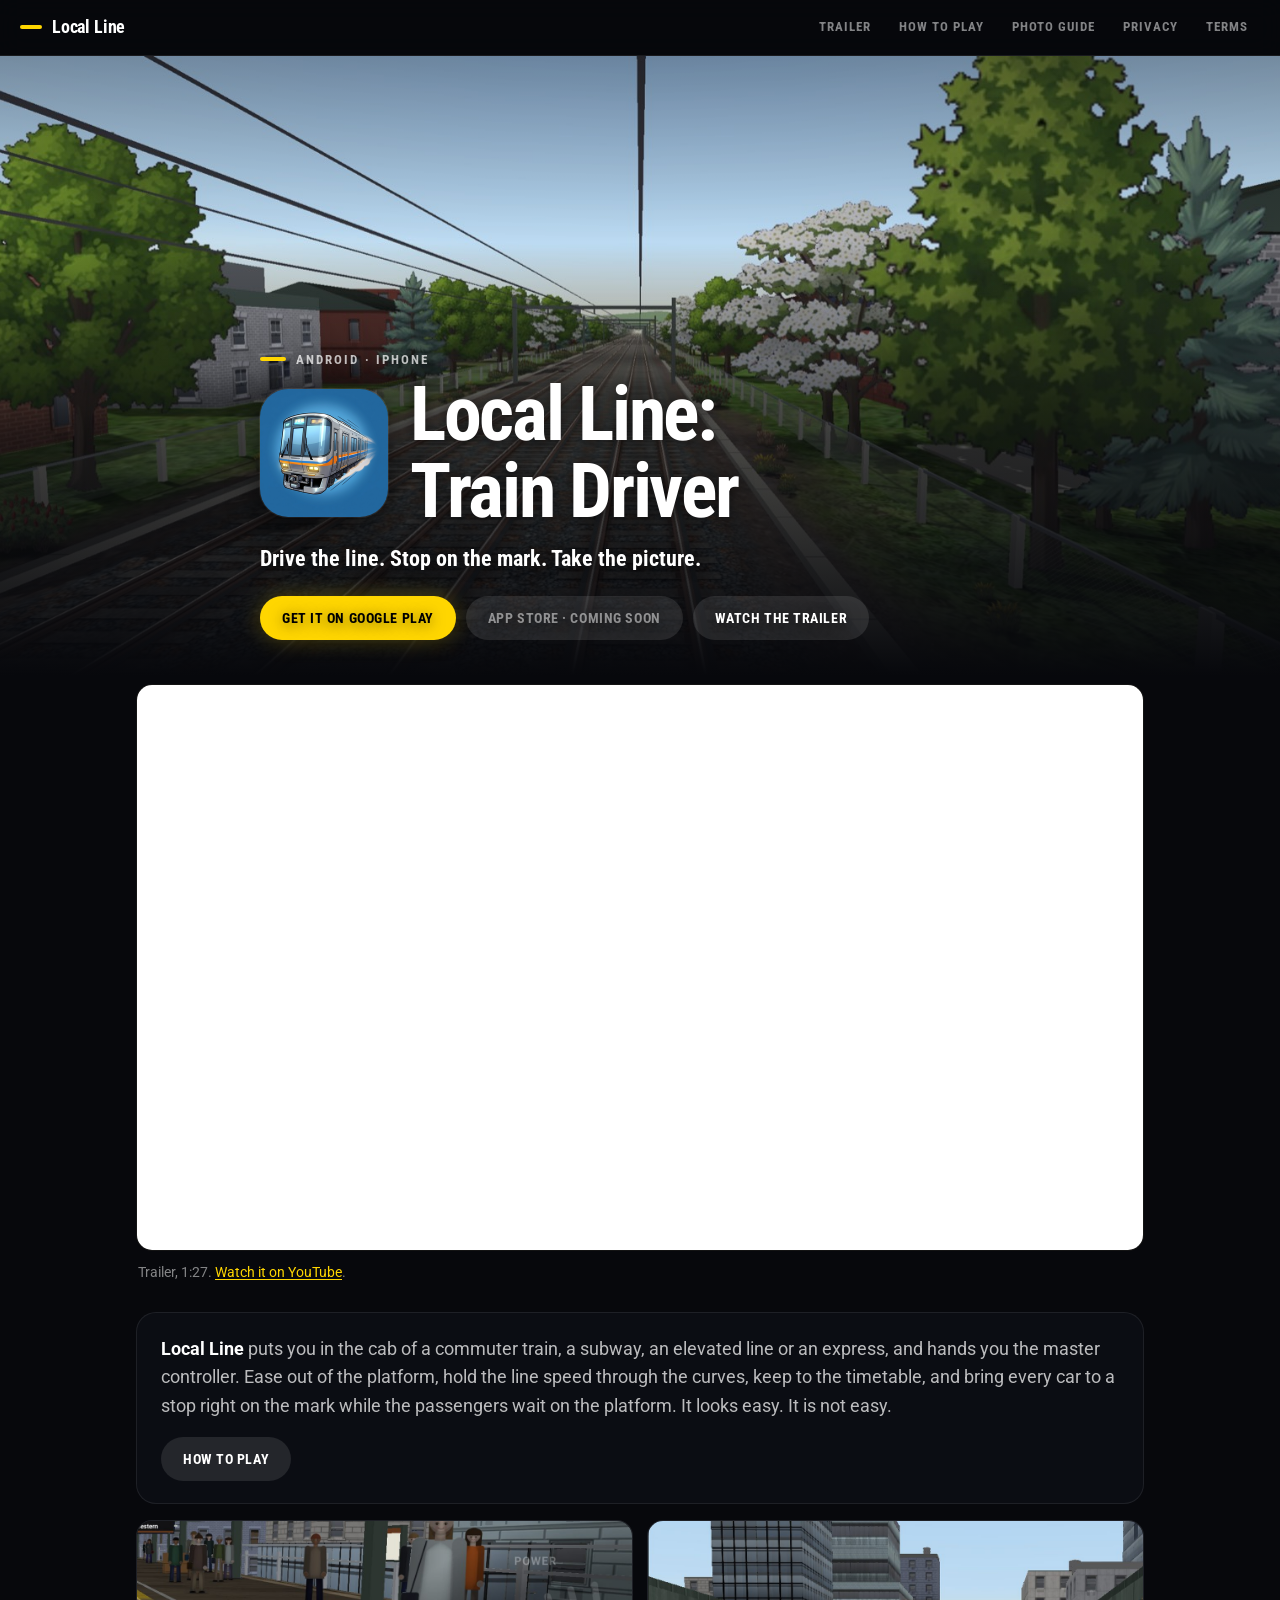
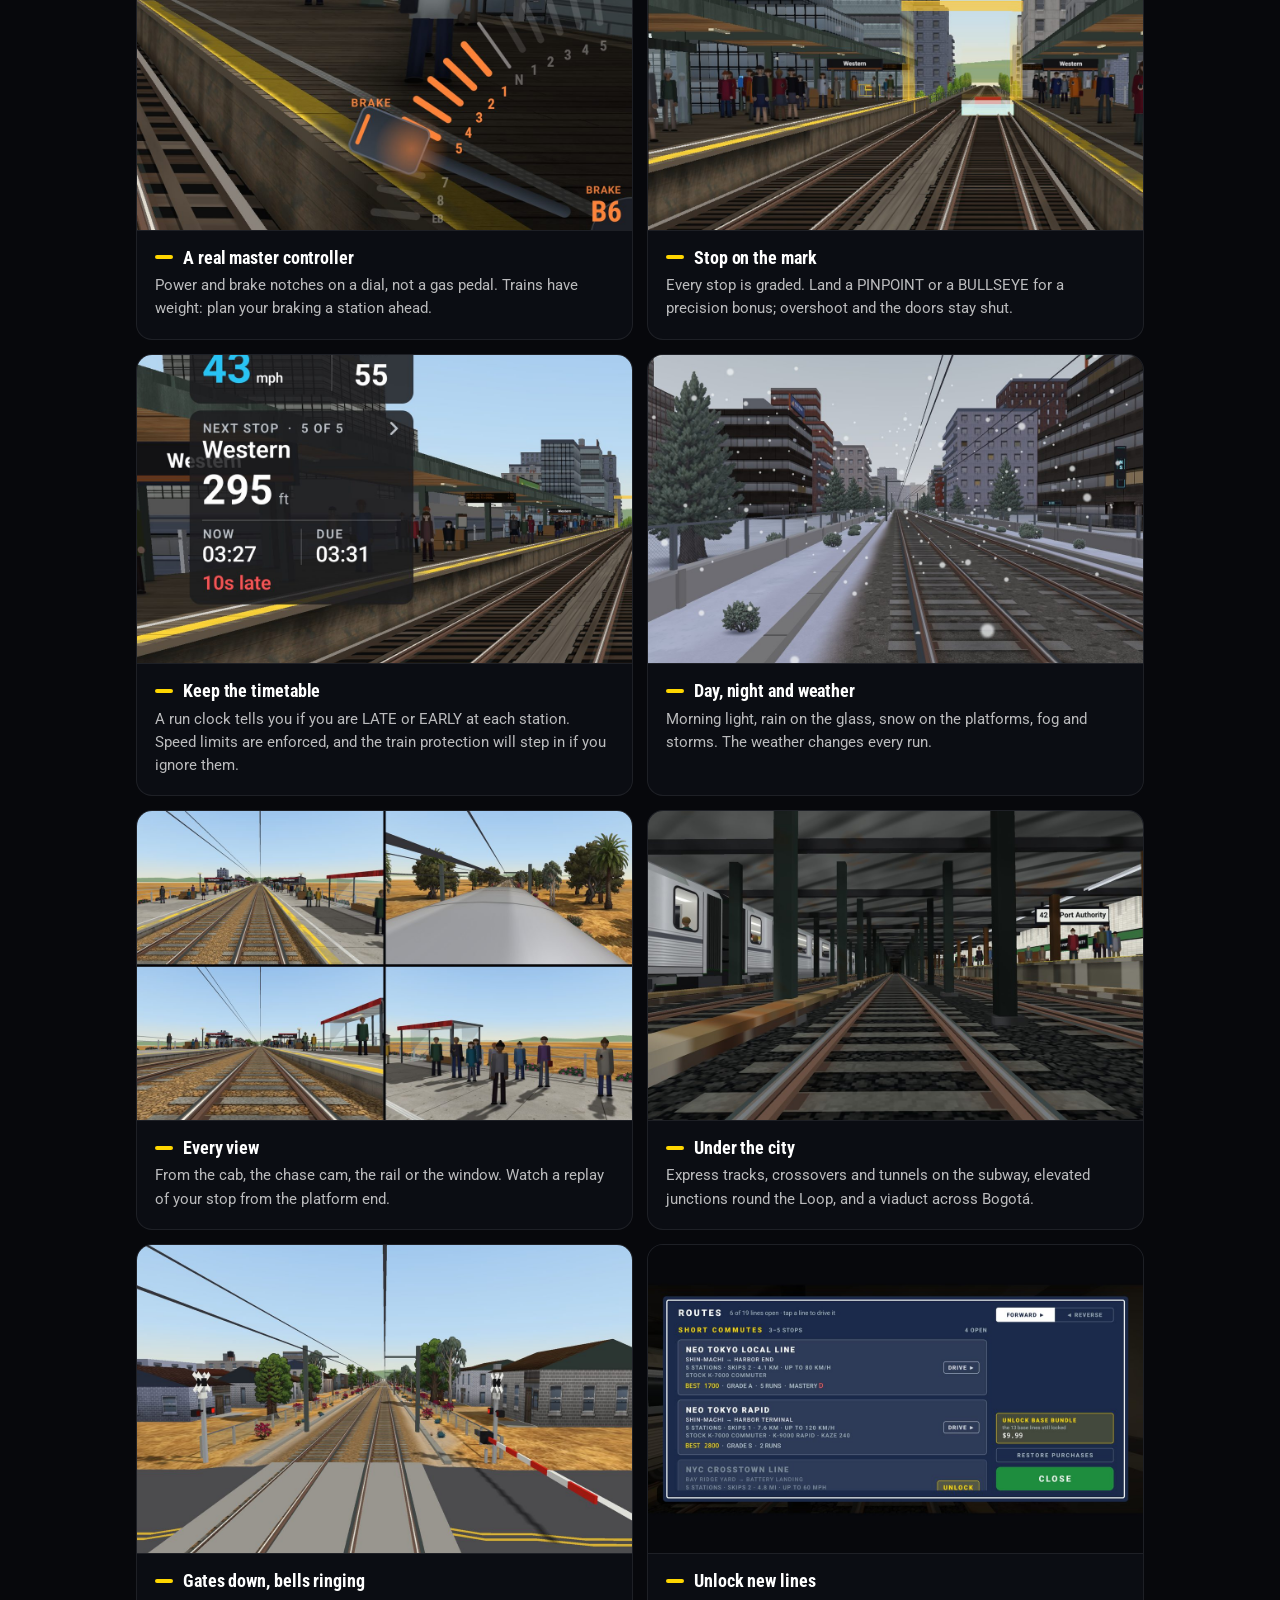
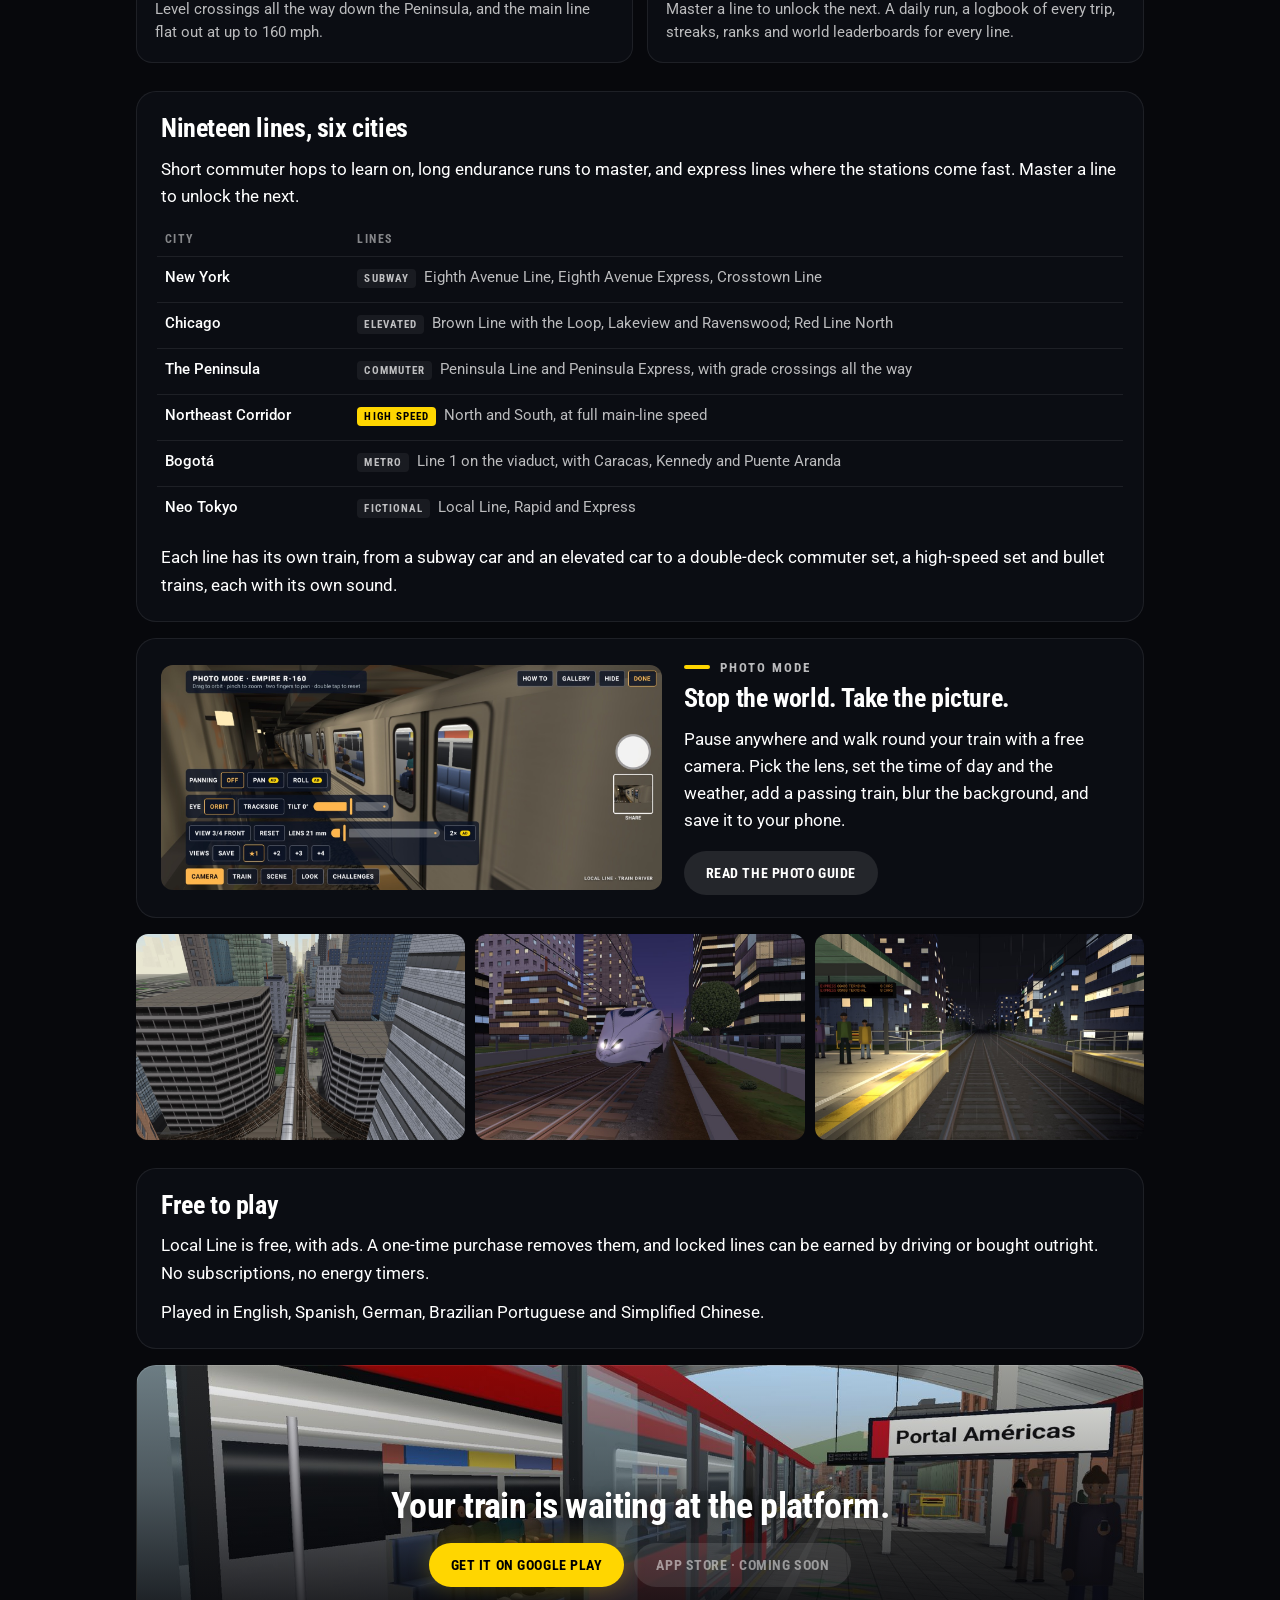
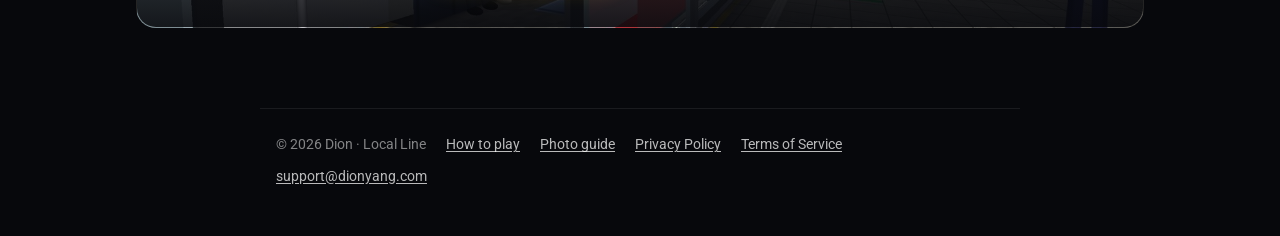
==== index.html @ 0c4beda1 "home page, how to play guide and nav: index.html sells the game (app icon and title over the line, G" ====
<!doctype html>
<html lang="en">
<head>
<meta charset="utf-8">
<meta name="viewport" content="width=device-width, initial-scale=1">
<title>Local Line: Train Driver</title>
<meta name="description" content="Drive real-feeling commuter, subway, elevated and express trains through New York, Chicago, the Peninsula, Bogotá and more. Hit the timetable, stop on the mark, and take the picture. For Android and iPhone.">
<meta property="og:title" content="Local Line: Train Driver">
<meta property="og:description" content="Drive the line. Stop on the mark. Take the picture.">
<meta property="og:image" content="img/line.jpg">
<meta property="og:type" content="website">
<link rel="preconnect" href="https://fonts.googleapis.com">
<link rel="preconnect" href="https://fonts.gstatic.com" crossorigin>
<link href="https://fonts.googleapis.com/css2?family=Roboto+Condensed:wght@700&family=Roboto+Mono:wght@500&family=Roboto:wght@400;500;700&display=swap" rel="stylesheet">
<link rel="icon" type="image/png" href="img/favicon.png">
<link rel="apple-touch-icon" href="img/apple-touch-icon.png">
<link rel="stylesheet" href="site.css">
<style>
  /* The landing page: a taller hero, the trailer, feature tiles and the lines board. */
  .hero.tall { min-height: min(78vh, 620px); }
  .hero.tall h1 { font-size: clamp(44px, 9vw, 76px); }
  .hero .tagline { margin: 14px 0 0; font: 700 clamp(18px, 3vw, 22px)/1.3 "Roboto Condensed", sans-serif; color: #fff; }
  .hero .pills { margin-top: 22px; }
  .pill.soon { background: rgba(255,255,255,.1); color: var(--ink-dim); cursor: default; }

  .wide { max-width: 1040px; }
  .trailer { position: relative; aspect-ratio: 16 / 9; border-radius: 16px; overflow: hidden; background: #000 center / cover no-repeat; border: 1px solid var(--hairline); display: block; }
  .trailer iframe { position: absolute; inset: 0; width: 100%; height: 100%; border: 0; }
  .under { margin: 10px 2px 0; font-size: 14px; color: var(--ink-dim); }

  .tiles { display: grid; grid-template-columns: 1fr 1fr; gap: 14px; margin: 0; padding: 0; list-style: none; }
  .tiles li { margin: 0; background: var(--sheet); border: 1px solid var(--hairline); border-radius: 16px; overflow: hidden; display: flex; flex-direction: column; }
  .tiles img { display: block; width: 100%; height: auto; aspect-ratio: 16 / 10; object-fit: cover; border-bottom: 1px solid var(--hairline); }
  .tiles div { padding: 16px 18px 18px; }
  .tiles h3 { margin: 0 0 6px; color: #fff; font-size: 18px; letter-spacing: -.005em; text-transform: none; display: flex; align-items: center; gap: 10px; }
  .tiles h3:before { content: ""; flex: none; width: 18px; height: 4px; border-radius: 2px; background: var(--go); }
  .tiles p { margin: 0; font-size: 15px; color: var(--ink-soft); line-height: 1.55; }

  .brand { display: flex; align-items: center; gap: 22px; margin-top: 10px; }
  .brand h1 { margin: 0; }
  .appicon { display: block; flex: none; width: 128px; height: 128px; border-radius: 28px; margin: 0; box-shadow: 0 10px 30px rgba(0,0,0,.55), 0 0 0 1px rgba(255,255,255,.12); }
  @media (max-width: 640px) { .tiles { grid-template-columns: 1fr; } }
  @media (max-width: 560px) { .brand { gap: 14px; } .appicon { width: 76px; height: 76px; border-radius: 17px; } }

  .split { display: grid; grid-template-columns: 1.15fr 1fr; gap: 22px; align-items: center; }
  .split figure { margin: 0; }
  @media (max-width: 760px) { .split { grid-template-columns: 1fr; } }

  .board td:nth-child(2) { color: var(--ink-soft); }
  .badge { display: inline-block; font: 700 11px/1 "Roboto Condensed", sans-serif; letter-spacing: .1em; text-transform: uppercase; padding: 4px 7px; border-radius: 4px; background: var(--fill); color: var(--ink-soft); white-space: nowrap; margin: 0 4px 4px 0; }
  .badge.y { background: var(--go); color: #000; }

  .gallery { display: grid; grid-template-columns: repeat(3, 1fr); gap: 10px; }
  .gallery img { display: block; width: 100%; height: 100%; aspect-ratio: 16 / 10; object-fit: cover; border-radius: 12px; }
  @media (max-width: 560px) { .gallery { grid-template-columns: 1fr 1fr; } .gallery img:first-child { grid-column: 1 / -1; } }

  .final { text-align: center; padding: 120px 24px 40px; position: relative; overflow: hidden; background: #111 url(img/platform.jpg) center 45% / cover no-repeat; }
  .final:before { content: ""; position: absolute; inset: 0; background: linear-gradient(180deg, rgba(7,8,12,.05), rgba(7,8,12,.35) 45%, rgba(7,8,12,.88)); }
  .final > * { position: relative; }
  .final h2 { text-shadow: 0 2px 14px rgba(0,0,0,.6); }
  .final h2 { justify-content: center; font-size: clamp(26px, 5vw, 36px); }
  .final .pills { justify-content: center; }
  section.block { margin: 0 0 28px; }
  section.block > h2 { margin-left: 2px; }
  @media (max-width: 560px) { .bar nav a.wideonly { display: none; } }
</style>
</head>
<body>
<header class="bar"><a class="mark" href="index.html"><i></i>Local Line</a><nav><a class="wideonly" href="#trailer">Trailer</a><a href="how-to-play.html">How to play</a><a href="photo-mode.html">Photo guide</a><a href="privacy-policy.html">Privacy</a><a href="terms-of-service.html">Terms</a></nav></header>

<div class="hero tall" style="background-image:url(img/line.jpg)"><div>
  <div class="kick"><i></i>Android · iPhone</div>
  <div class="brand">
    <img class="appicon" src="img/icon.png" width="256" height="256" alt="Local Line app icon">
    <h1>Local Line:<br>Train Driver</h1>
  </div>
  <p class="tagline">Drive the line. Stop on the mark. Take the picture.</p>
  <div class="pills">
    <a class="pill go" href="https://play.google.com/store/apps/details?id=com.locallinedriver">Get it on Google Play</a>
    <span class="pill soon" aria-disabled="true">App Store · coming soon</span>
    <a class="pill ghost" href="#trailer">Watch the trailer</a>
  </div>
</div></div>

<main class="wide">

<section class="block" id="trailer">
  <div class="trailer"><iframe width="560" height="315" src="https://www.youtube.com/embed/n75NDJ1N7r8?si=2iBm652ZZqyRXGby" title="YouTube video player" frameborder="0" allow="accelerometer; autoplay; clipboard-write; encrypted-media; gyroscope; picture-in-picture; web-share" referrerpolicy="strict-origin-when-cross-origin" allowfullscreen></iframe></div>
  <p class="under">Trailer, 1:27. <a href="https://www.youtube.com/watch?v=n75NDJ1N7r8">Watch it on YouTube</a>.</p>
</section>

<section class="sheet lead">
  <p><strong>Local Line</strong> puts you in the cab of a commuter train, a subway, an elevated line or an express, and hands you the master controller. Ease out of the platform, hold the line speed through the curves, keep to the timetable, and bring every car to a stop right on the mark while the passengers wait on the platform. It looks easy. It is not easy.</p>
  <div class="pills"><a class="pill ghost" href="how-to-play.html">How to play</a></div>
</section>

<section class="block">
  <ul class="tiles">
    <li><img src="img/f-controller.jpg" width="1200" height="750" alt="The master controller dial in brake notch B6, the platform sliding past." loading="lazy"><div><h3>A real master controller</h3><p>Power and brake notches on a dial, not a gas pedal. Trains have weight: plan your braking a station ahead.</p></div></li>
    <li><img src="img/f-stop.jpg" width="1200" height="750" alt="Running into an elevated station with the stop mark lit ahead." loading="lazy"><div><h3>Stop on the mark</h3><p>Every stop is graded. Land a PINPOINT or a BULLSEYE for a precision bonus; overshoot and the doors stay shut.</p></div></li>
    <li><img src="img/f-timetable.jpg" width="1200" height="750" alt="The cab display: speed, the limit, the next stop, the clock and 10 seconds late." loading="lazy"><div><h3>Keep the timetable</h3><p>A run clock tells you if you are LATE or EARLY at each station. Speed limits are enforced, and the train protection will step in if you ignore them.</p></div></li>
    <li><img src="img/f-weather.jpg" width="1200" height="750" alt="Snow falling on the line between city blocks." loading="lazy"><div><h3>Day, night and weather</h3><p>Morning light, rain on the glass, snow on the platforms, fog and storms. The weather changes every run.</p></div></li>
    <li><img src="img/f-views.jpg" width="1200" height="750" alt="Four camera views on the Peninsula: the cab, the chase cam over the roof, the rail and the side window." loading="lazy"><div><h3>Every view</h3><p>From the cab, the chase cam, the rail or the window. Watch a replay of your stop from the platform end.</p></div></li>
    <li><img src="img/f-tunnel.jpg" width="1200" height="750" alt="A subway train standing in an underground station." loading="lazy"><div><h3>Under the city</h3><p>Express tracks, crossovers and tunnels on the subway, elevated junctions round the Loop, and a viaduct across Bogotá.</p></div></li>
    <li><img src="img/f-crossing.jpg" width="1200" height="750" alt="A level crossing with its gates down on the Peninsula." loading="lazy"><div><h3>Gates down, bells ringing</h3><p>Level crossings all the way down the Peninsula, and the main line flat out at up to 160 mph.</p></div></li>
    <li><img src="img/f-lines.jpg" width="1200" height="750" alt="The routes picker, with best scores, grades and runs for each line." loading="lazy"><div><h3>Unlock new lines</h3><p>Master a line to unlock the next. A daily run, a logbook of every trip, streaks, ranks and world leaderboards for every line.</p></div></li>
  </ul>
</section>

<section class="sheet">
  <h2>Nineteen lines, six cities</h2>
  <p>Short commuter hops to learn on, long endurance runs to master, and express lines where the stations come fast. Master a line to unlock the next.</p>
  <div class="scroll"><table class="board">
    <tr><th>City</th><th>Lines</th></tr>
    <tr><td>New York</td><td><span class="badge">Subway</span> Eighth Avenue Line, Eighth Avenue Express, Crosstown Line</td></tr>
    <tr><td>Chicago</td><td><span class="badge">Elevated</span> Brown Line with the Loop, Lakeview and Ravenswood; Red Line North</td></tr>
    <tr><td>The Peninsula</td><td><span class="badge">Commuter</span> Peninsula Line and Peninsula Express, with grade crossings all the way</td></tr>
    <tr><td>Northeast Corridor</td><td><span class="badge y">High speed</span> North and South, at full main-line speed</td></tr>
    <tr><td>Bogotá</td><td><span class="badge">Metro</span> Line 1 on the viaduct, with Caracas, Kennedy and Puente Aranda</td></tr>
    <tr><td>Neo Tokyo</td><td><span class="badge">Fictional</span> Local Line, Rapid and Express</td></tr>
  </table></div>
  <p>Each line has its own train, from a subway car and an elevated car to a double-deck commuter set, a high-speed set and bullet trains, each with its own sound.</p>
</section>

<section class="sheet">
  <div class="split">
    <figure><img src="img/photo-screen.jpg" width="1600" height="720" alt="Photo mode on a phone, with the camera, train and scene settings along the bottom."></figure>
    <div>
      <div class="kick"><i></i>Photo mode</div>
      <h2 style="margin-top:10px">Stop the world. Take the picture.</h2>
      <p>Pause anywhere and walk round your train with a free camera. Pick the lens, set the time of day and the weather, add a passing train, blur the background, and save it to your phone.</p>
      <div class="pills"><a class="pill ghost" href="photo-mode.html">Read the photo guide</a></div>
    </div>
  </div>
</section>

<section class="block">
  <div class="gallery">
    <img src="img/tower18.jpg" alt="An elevated train crossing a junction above a city street." loading="lazy">
    <img src="img/kaze.jpg" alt="A bullet train standing at the platform." loading="lazy">
    <img src="img/night.jpg" alt="A train at night under the station lights." loading="lazy">
  </div>
</section>

<section class="sheet">
  <h2>Free to play</h2>
  <p>Local Line is free, with ads. A one-time purchase removes them, and locked lines can be earned by driving or bought outright. No subscriptions, no energy timers.</p>
  <p>Played in English, Spanish, German, Brazilian Portuguese and Simplified Chinese.</p>
</section>

<section class="sheet final">
  <h2>Your train is waiting at the platform.</h2>
  <div class="pills">
    <a class="pill go" href="https://play.google.com/store/apps/details?id=com.locallinedriver">Get it on Google Play</a>
    <span class="pill soon" aria-disabled="true">App Store · coming soon</span>
  </div>
</section>

</main>

<footer>
  <span>© 2026 Dion · Local Line</span>
  <a href="how-to-play.html">How to play</a>
  <a href="photo-mode.html">Photo guide</a>
  <a href="privacy-policy.html">Privacy Policy</a>
  <a href="terms-of-service.html">Terms of Service</a>
  <a href="mailto:support@dionyang.com">support@dionyang.com</a>
</footer>

</body>
</html>
---- site.css ----
/* Local Line support pages, in the game's own kit (shared-ui ui/Kit.kt):
   a near-black sheet, white ink, one yellow for the thing to press,
   Roboto Condensed Bold for every label, mixed-case titles, caps for status words. */

:root {
  --page: #07080c;
  --sheet: rgba(12, 14, 20, .96);
  --ink: #ffffff;
  --ink-soft: rgba(255, 255, 255, .72);
  --ink-dim: rgba(255, 255, 255, .5);
  --hairline: rgba(255, 255, 255, .08);
  --fill: rgba(255, 255, 255, .06);
  --go: #FFD600;
  --amber: #FFB74D;
  --red: #EF5350;
  --panel: rgba(11, 20, 38, .8);
  --line: #FFD600;
  color-scheme: dark;
}

* { box-sizing: border-box; }
html { -webkit-text-size-adjust: 100%; }
body {
  margin: 0;
  background: var(--page);
  color: var(--ink);
  font: 400 16.5px/1.65 Roboto, system-ui, -apple-system, "Segoe UI", sans-serif;
  -webkit-font-smoothing: antialiased;
}
a { color: var(--go); text-underline-offset: 2px; }
a:hover { color: #fff; }
code { font: 500 .88em/1 "Roboto Mono", ui-monospace, monospace; background: var(--fill); padding: 2px 6px; border-radius: 4px; }
strong { font-weight: 700; color: #fff; }

/* ---------- the top bar ---------- */
.bar {
  position: sticky; top: 0; z-index: 10;
  display: flex; align-items: center; gap: 16px;
  padding: 12px 20px;
  background: rgba(7, 8, 12, .85);
  backdrop-filter: blur(12px); -webkit-backdrop-filter: blur(12px);
  border-bottom: 1px solid var(--hairline);
}
.bar .mark { font: 700 18px/1 "Roboto Condensed", sans-serif; letter-spacing: -.01em; color: #fff; text-decoration: none; display: flex; align-items: center; gap: 10px; white-space: nowrap; }
.bar .mark i { width: 22px; height: 4px; border-radius: 2px; background: var(--go); }
.bar nav { margin-left: auto; display: flex; gap: 4px; overflow-x: auto; scrollbar-width: none; }
.bar nav::-webkit-scrollbar { display: none; }
.bar nav a {
  font: 700 12.5px/1 "Roboto Condensed", sans-serif; letter-spacing: .08em; text-transform: uppercase;
  color: var(--ink-dim); text-decoration: none; padding: 9px 12px; border-radius: 999px; white-space: nowrap;
}
.bar nav a:hover { color: #fff; background: var(--fill); }
.bar nav a[aria-current] { color: #000; background: #fff; }

/* ---------- the hero: a scene from the game, the wordmark bottom-left ---------- */
.hero {
  position: relative; min-height: 340px; display: flex; align-items: flex-end;
  background: #111 center / cover no-repeat;
  padding: 0 20px 36px;
}
.hero:before { content: ""; position: absolute; inset: 0; background: linear-gradient(180deg, rgba(7,8,12,.35), rgba(7,8,12,0) 30%, rgba(7,8,12,.55) 62%, var(--page)); }
.hero.short { min-height: 230px; }
.hero > div { position: relative; width: 100%; max-width: 760px; margin: 0 auto; text-shadow: 0 2px 14px rgba(0,0,0,.55); }
.kick { display: flex; align-items: center; gap: 10px; font: 700 13px/1 "Roboto Condensed", sans-serif; letter-spacing: .16em; text-transform: uppercase; color: var(--ink-soft); }
.kick i { width: 26px; height: 4px; border-radius: 2px; background: var(--line); }
h1 { font: 700 clamp(36px, 7vw, 56px)/1.02 "Roboto Condensed", sans-serif; letter-spacing: -.03em; margin: 10px 0 0; }
.hero p.meta { margin: 12px 0 0; color: var(--ink-soft); font-size: 14.5px; }

/* ---------- the body: sheets down the page ---------- */
main { max-width: 760px; margin: 0 auto; padding: 8px 16px 64px; }
.sheet { background: var(--sheet); border-radius: 20px; padding: 22px 24px; margin: 0 0 16px; border: 1px solid var(--hairline); }
.lead { font-size: 17.5px; color: var(--ink-soft); }
.lead strong { color: #fff; }

h2 {
  font: 700 26px/1.15 "Roboto Condensed", sans-serif; letter-spacing: -.015em;
  margin: 0 0 12px; display: flex; align-items: baseline; gap: 12px;
}
h2 .n { font: 700 13px/1 "Roboto Condensed", sans-serif; letter-spacing: .12em; color: var(--go); min-width: 22px; }
h3 { font: 700 13px/1.2 "Roboto Condensed", sans-serif; letter-spacing: .12em; text-transform: uppercase; color: var(--ink-dim); margin: 22px 0 8px; }
p { margin: 0 0 12px; }
.sheet > :last-child { margin-bottom: 0; }
ul, ol { padding-left: 20px; margin: 0 0 12px; }
li { margin: 6px 0; }
li::marker { color: var(--ink-dim); }

/* tables as the game's TableRow: caps heads, hairlines */
.scroll { overflow-x: auto; margin: 12px -4px; }
table { border-collapse: collapse; width: 100%; font-size: 14.5px; }
th, td { text-align: left; vertical-align: top; padding: 10px 8px; border-top: 1px solid var(--hairline); line-height: 1.5; }
th { border-top: 0; font: 700 11.5px/1.2 "Roboto Condensed", sans-serif; letter-spacing: .12em; text-transform: uppercase; color: var(--ink-dim); }
td:first-child { color: #fff; font-weight: 500; }

/* the game's buttons */
.pill { display: inline-flex; align-items: center; justify-content: center; height: 44px; padding: 0 22px; border-radius: 999px; font: 700 14px/1 "Roboto Condensed", sans-serif; letter-spacing: .04em; text-decoration: none; text-transform: uppercase; }
.pill.go { background: var(--go); color: #000; box-shadow: 0 0 22px rgba(255, 214, 0, .25); }
.pill.ghost { background: rgba(255,255,255,.1); color: #fff; }
.pill:hover { filter: brightness(1.08); color: inherit; }
.pills { display: flex; gap: 10px; flex-wrap: wrap; margin-top: 16px; }

/* photo mode's own chips, as on screen (PhotoModeOverlay Chip) */
.chip {
  display: inline-block; white-space: nowrap; vertical-align: 1px;
  font: 700 11.5px/1 "Roboto Condensed", sans-serif; letter-spacing: .05em;
  padding: 5px 8px; border-radius: 4px; color: #fff;
  background: var(--panel); border: 1px solid rgba(255,255,255,.35);
}
.chip.on { color: var(--amber); border-color: var(--amber); }
.chip.tab { color: #000; background: var(--amber); border-color: var(--amber); }
.chip .ad { display: inline-block; margin-left: 4px; font-size: 9px; padding: 2px 3px; border-radius: 3px; background: var(--go); color: #000; vertical-align: 1px; }
.label { font: 700 11.5px/1 "Roboto Condensed", sans-serif; letter-spacing: .05em; color: #fff; }

/* a tip: a yellow edge, as the selected row */
.tip { background: var(--fill); border-radius: 12px; padding: 12px 16px; margin: 14px 0; box-shadow: inset 4px 0 0 var(--go); color: var(--ink-soft); font-size: 15px; }
.tip b { color: #fff; font-weight: 700; }

/* table of contents */
.toc { display: grid; grid-template-columns: repeat(auto-fill, minmax(200px, 1fr)); gap: 0 18px; padding: 0; margin: 4px 0 0; list-style: none; counter-reset: toc; }
.toc li { margin: 0; border-top: 1px solid var(--hairline); }
.toc a { display: flex; gap: 12px; padding: 10px 2px; color: #fff; text-decoration: none; font-weight: 500; }
.toc a:before { counter-increment: toc; content: counter(toc, decimal-leading-zero); font: 700 13px/1.6 "Roboto Condensed", sans-serif; color: var(--go); letter-spacing: .08em; }
.toc a:hover { color: var(--go); }

/* a picture with its caption */
figure { margin: 14px 0; }
figure img { display: block; width: 100%; height: auto; border-radius: 12px; }
figcaption { font-size: 13.5px; color: var(--ink-dim); margin-top: 8px; }

/* footer */
footer { max-width: 760px; margin: 0 auto; padding: 24px 16px 48px; color: var(--ink-dim); font-size: 14px; border-top: 1px solid var(--hairline); display: flex; flex-wrap: wrap; gap: 8px 20px; }
footer a { color: var(--ink-soft); }

@media (max-width: 560px) {
  body { font-size: 16px; }
  .sheet { padding: 18px 16px; border-radius: 16px; }
  .bar { padding: 10px 12px; gap: 8px; }
  .bar .mark span { display: none; }
  .bar nav a { padding: 8px 9px; font-size: 12px; }
  .hero { min-height: 260px; padding-bottom: 28px; }
  .hero.short { min-height: 190px; }
  h2 { font-size: 23px; }
}
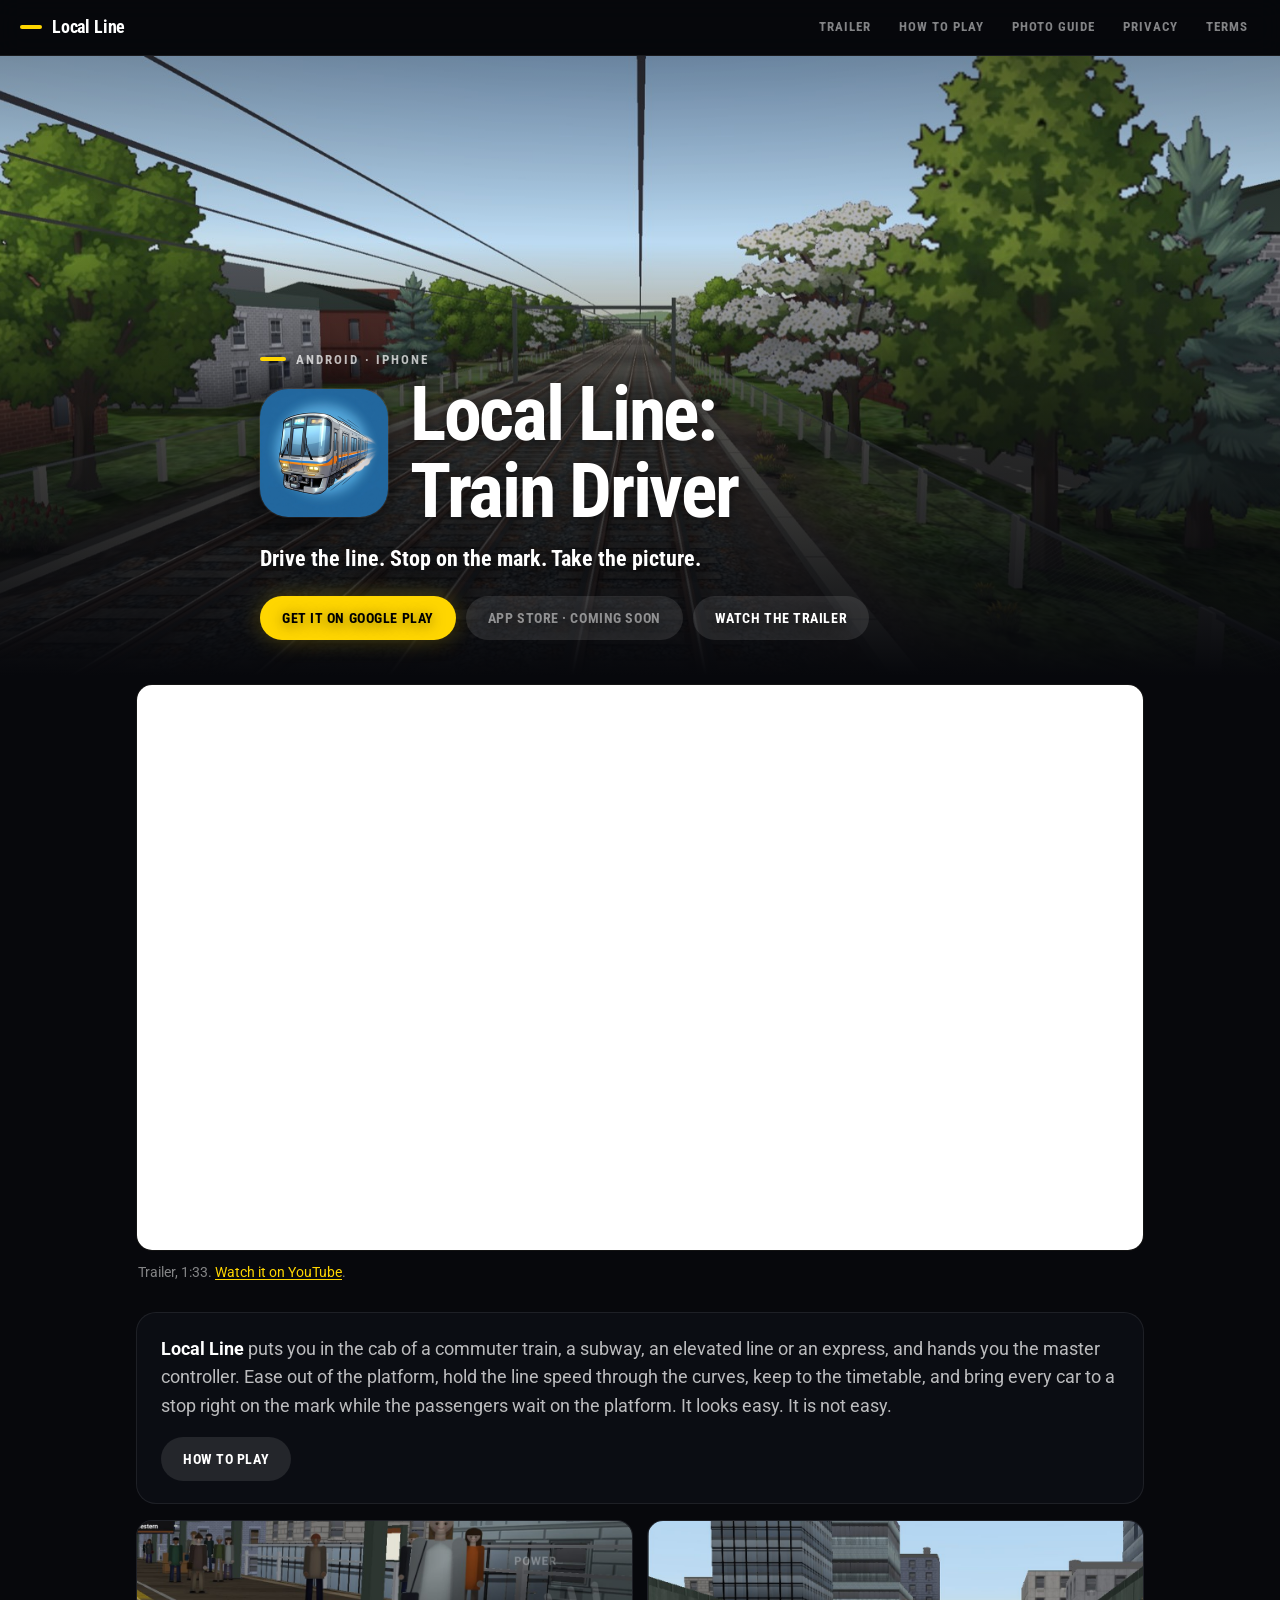
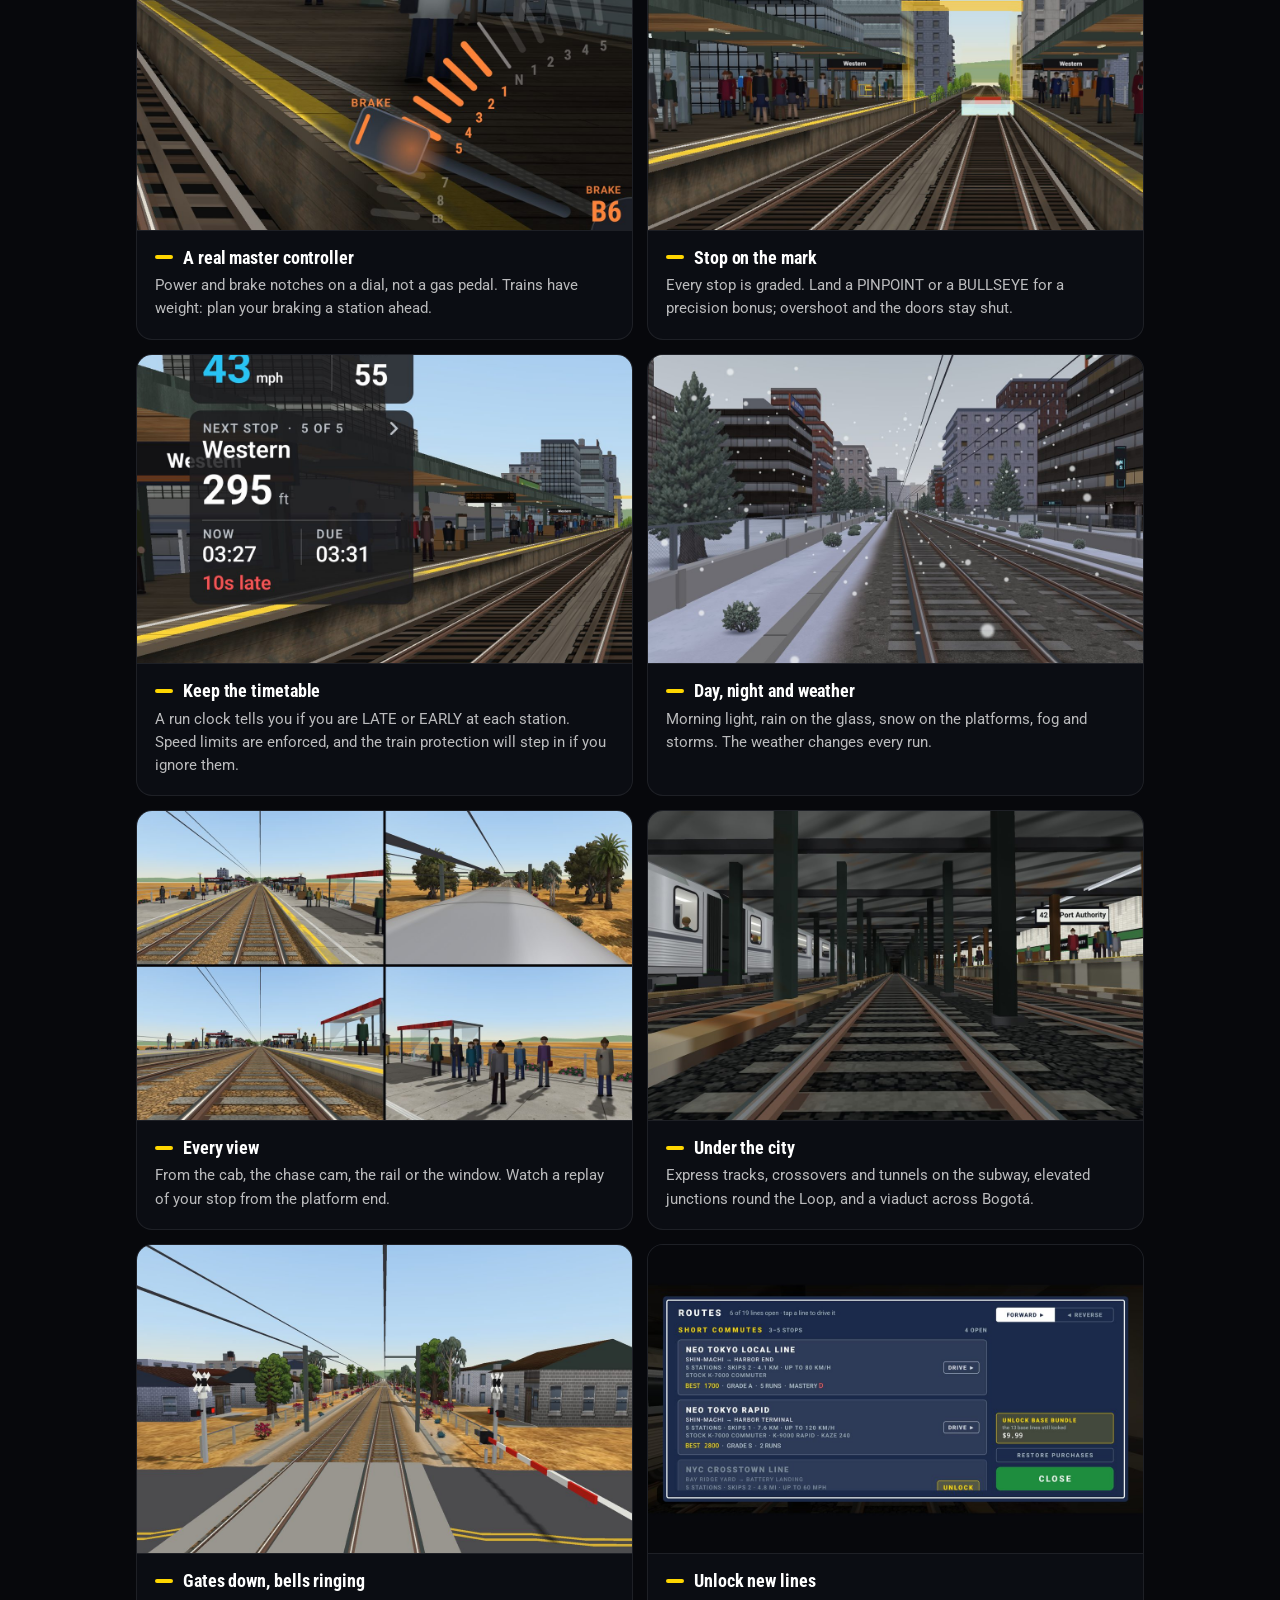
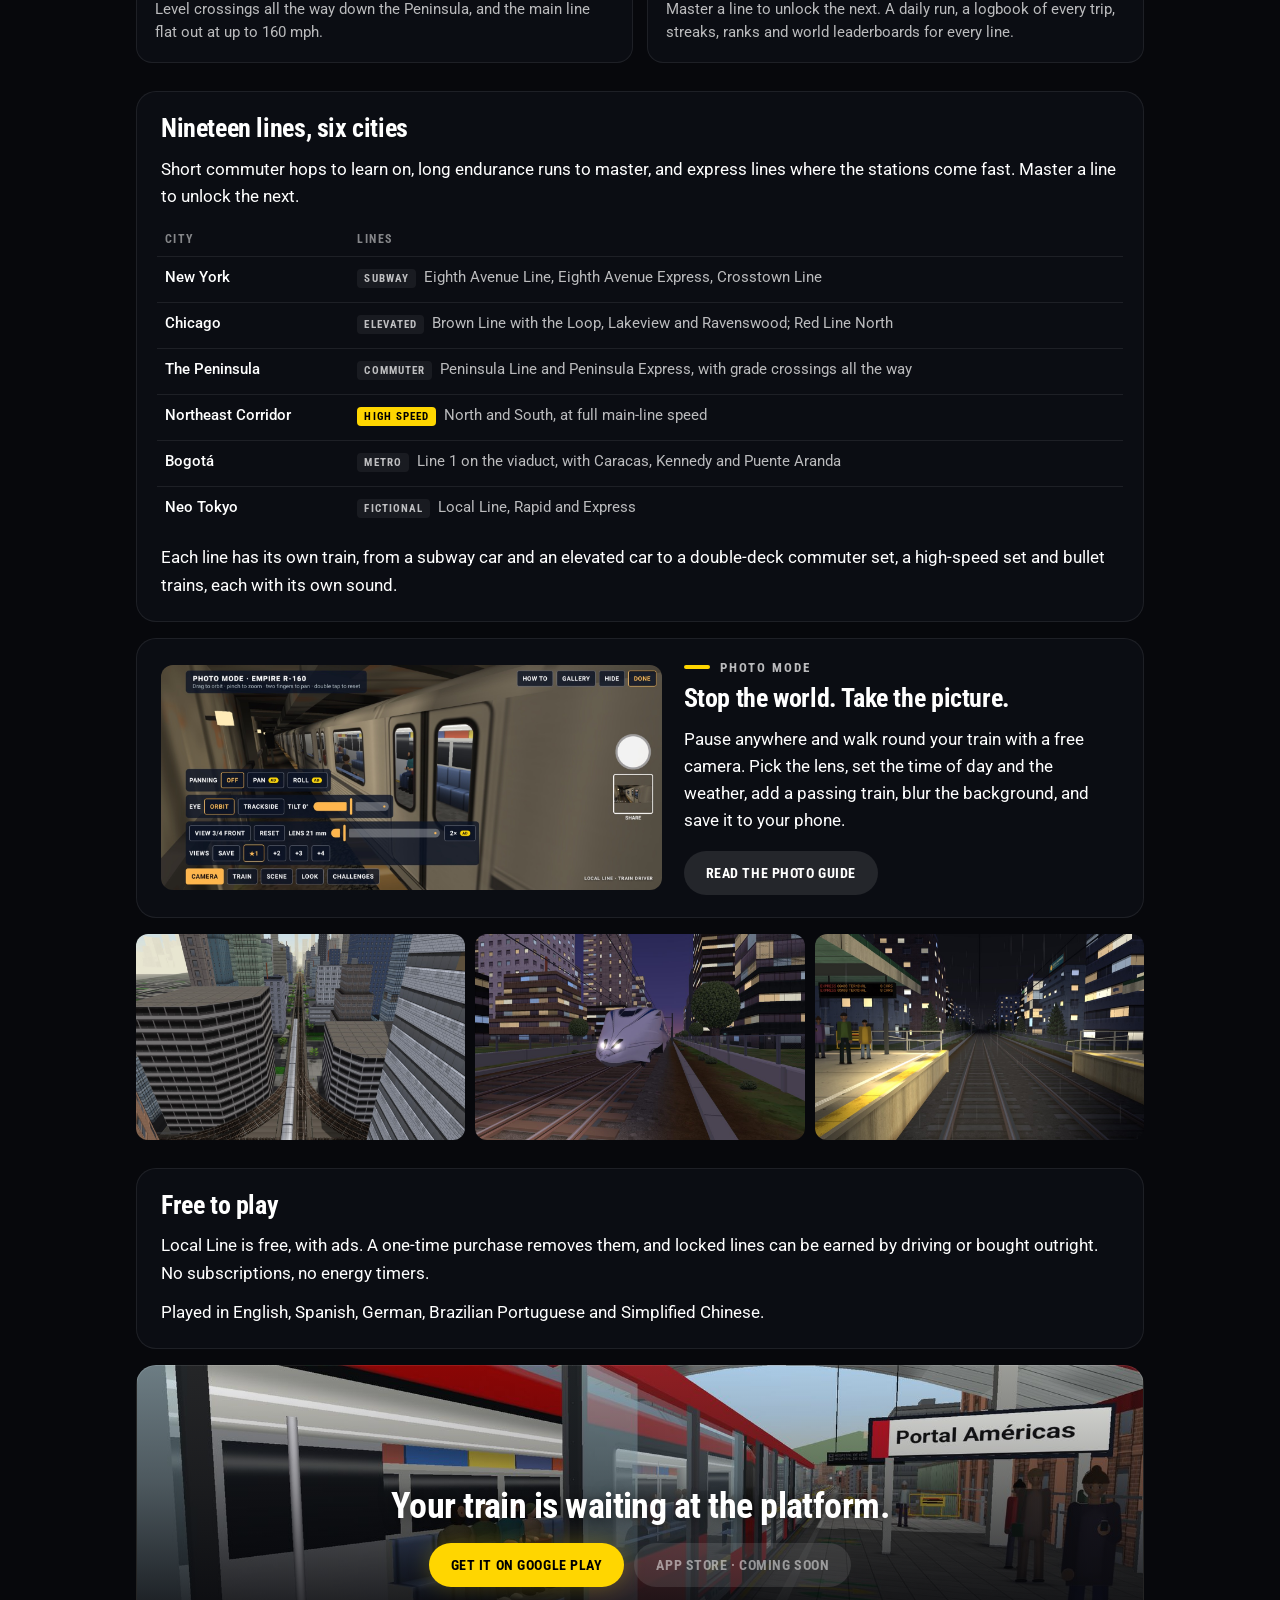
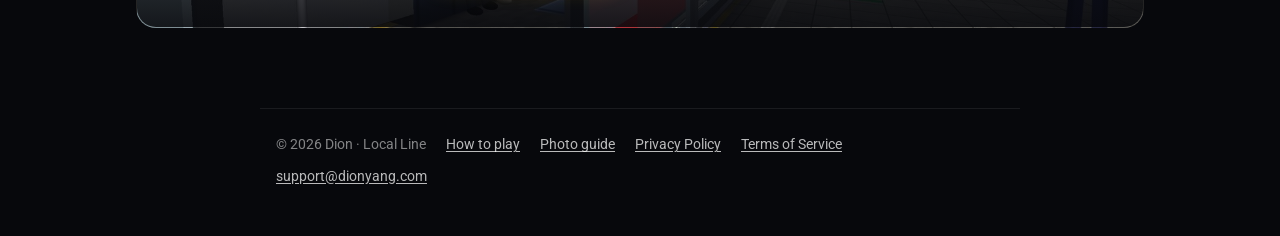
==== commit e94c1de2: "landing page trailer swapped to the new youtube upload b54kEDBgle0 (the 1:33 cut with the lightning " ====
--- a/index.html
+++ b/index.html
@@ -85,8 +85,8 @@
 <main class="wide">
 
 <section class="block" id="trailer">
-  <div class="trailer"><iframe width="560" height="315" src="https://www.youtube.com/embed/n75NDJ1N7r8?si=2iBm652ZZqyRXGby" title="YouTube video player" frameborder="0" allow="accelerometer; autoplay; clipboard-write; encrypted-media; gyroscope; picture-in-picture; web-share" referrerpolicy="strict-origin-when-cross-origin" allowfullscreen></iframe></div>
-  <p class="under">Trailer, 1:27. <a href="https://www.youtube.com/watch?v=n75NDJ1N7r8">Watch it on YouTube</a>.</p>
+  <div class="trailer"><iframe width="560" height="315" src="https://www.youtube.com/embed/b54kEDBgle0" title="YouTube video player" frameborder="0" allow="accelerometer; autoplay; clipboard-write; encrypted-media; gyroscope; picture-in-picture; web-share" referrerpolicy="strict-origin-when-cross-origin" allowfullscreen></iframe></div>
+  <p class="under">Trailer, 1:33. <a href="https://www.youtube.com/watch?v=b54kEDBgle0">Watch it on YouTube</a>.</p>
 </section>
 
 <section class="sheet lead">
